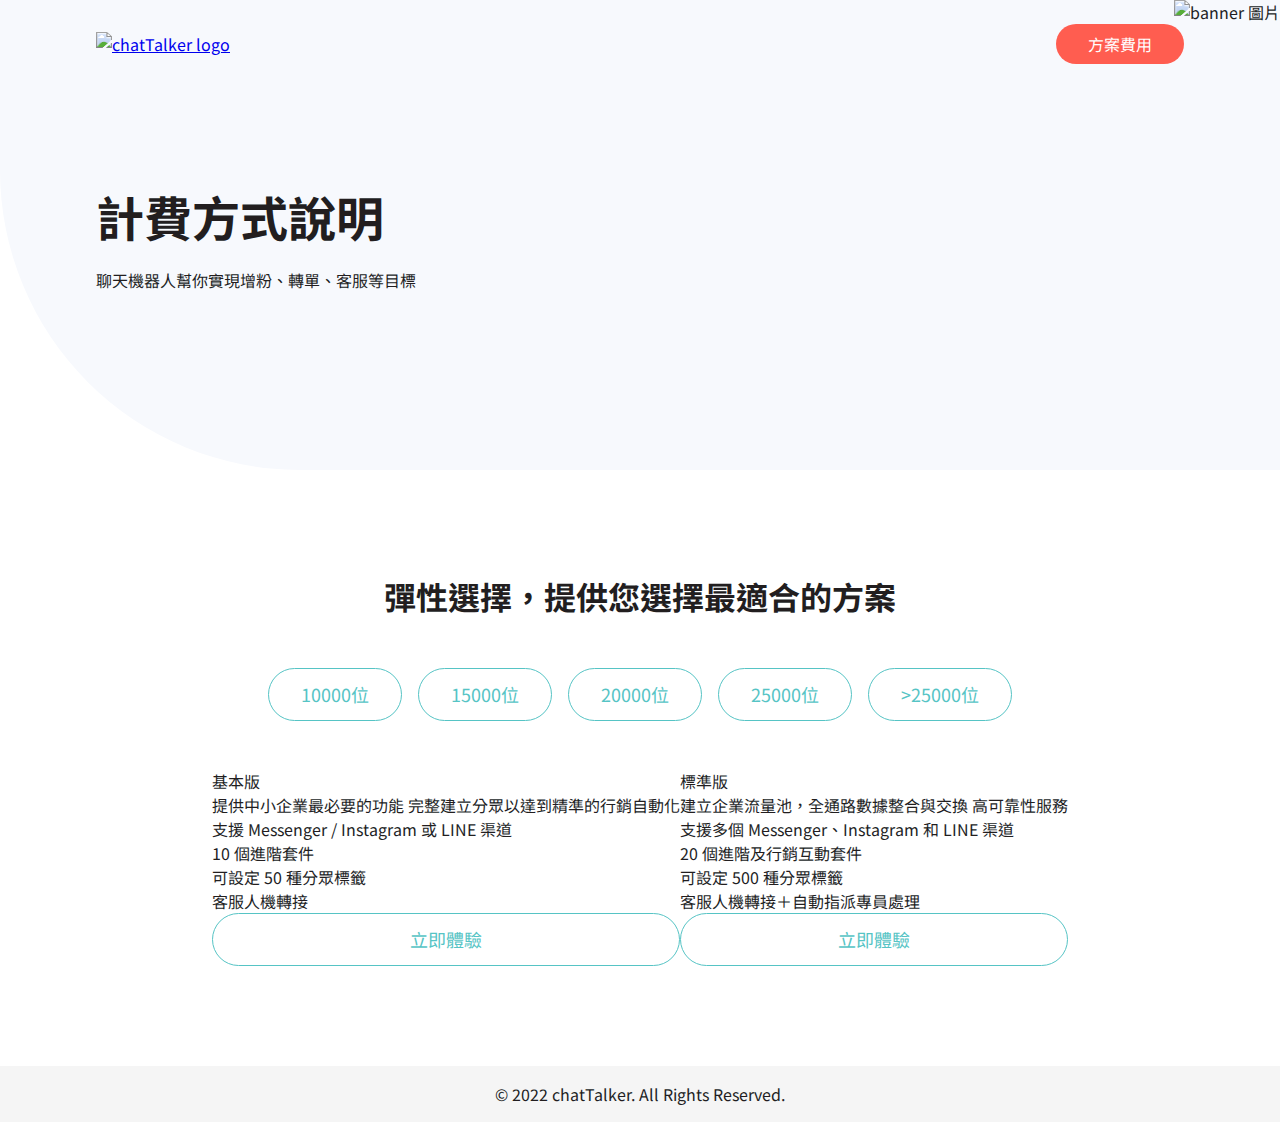
==== plan.html @ 704de3e1 "Initial commit" ====
<!DOCTYPE html>
<html lang="en">
<head>
    <meta charset="UTF-8">
    <meta http-equiv="X-UA-Compatible" content="IE=edge">
    <meta name="viewport" content="width=device-width, initial-scale=1.0">
    <title>計費方式說明 | chatTalker 最全面的聊天機器人</title>
    <link rel="stylesheet" href="plan.css">
    <link rel="preconnect" href="https://fonts.googleapis.com">
    <link rel="preconnect" href="https://fonts.gstatic.com" crossorigin>
    <link href="https://fonts.googleapis.com/css2?family=Noto+Sans+TC&family=Wendy+One&display=swap" rel="stylesheet">
</head>

<body>
    <img src="https://raw.githubusercontent.com/hexschool/webLayoutTraining1st/f70f00178a7f0baa31e9c01634303d8562cfe93a/chatTalker_images/banner.svg" alt="banner 圖片" class="bg-banner">
    <img src="https://raw.githubusercontent.com/hexschool/webLayoutTraining1st/f70f00178a7f0baa31e9c01634303d8562cfe93a/chatTalker_images/banner_sm.svg" alt="banner 圖片 手機板" class="bg-banner-rwd">
    <div class="bg-banner2"></div>
    <div class="navbar container">
        <h1>
            <a href="/index.html">
                <img src="https://raw.githubusercontent.com/hexschool/webLayoutTraining1st/master/chatTalker_images/logo.png"
                    alt="chatTalker logo">
            </a>
        </h1>
        <a href="/plan.html" class="btn">方案費用</a>
    </div>
    <div class="container">
        <div class="banner">
            <h2>計費方式說明</h2>
            <p>聊天機器人幫你實現增粉、轉單、客服等目標</p>
        </div>
        <div class="plan">
            <h2>彈性選擇，提供您選擇最適合的方案</h2>
            <ul class="subscribe">
                <li class="subscribeNum"><a href="" class="btn">10000位</a></li>
                <li class="subscribeNum"><a href="" class="btn">15000位</a></li>
                <li class="subscribeNum"><a href="" class="btn">20000位</a></li>
                <li class="subscribeNum"><a href="" class="btn">25000位</a></li>
                <li class="subscribeNum"><a href="" class="btn">>25000位</a></li>
            </ul>
            <div class="planDetail">
                <div class="basic">
                    <h3>基本版</h3>
                    <p>提供中小企業最必要的功能 完整建立分眾以達到精準的行銷自動化</p>
                    <ul class="planPrice">
                        <li></li>
                        <li></li>
                        <li></li>
                    </ul>
                    <ul class="planFeature">
                        <li>支援 Messenger / Instagram 或 LINE 渠道</li>
                        <li>10 個進階套件</li>
                        <li>可設定 50 種分眾標籤</li>
                        <li>客服人機轉接</li>
                    </ul>
                    <a href="" class="btn">立即體驗</a>
                </div>
                <div class="standard">
                    <h3>標準版</h3>
                    <p>建立企業流量池，全通路數據整合與交換 高可靠性服務</p>
                    <ul class="planPrice">
                        <li></li>
                        <li></li>
                        <li></li>
                    </ul>
                    <ul class="planFeature">
                        <li>支援多個 Messenger、Instagram 和 LINE 渠道</li>
                        <li>20 個進階及行銷互動套件</li>
                        <li>可設定 500 種分眾標籤</li>
                        <li>客服人機轉接＋自動指派專員處理</li>
                    </ul>
                    <a href="" class="btn">立即體驗</a>
                </div>
            </div>
        </div>
    </div>
    <div class="footer">
        <div class="container">
            <p>© 2022 chatTalker. All Rights Reserved.</p>
        </div>
    </div>
</body>

</html>
---- plan.css ----
/* http://meyerweb.com/eric/tools/css/reset/ 
   v2.0 | 20110126
   License: none (public domain)
*/

html, body, div, span, applet, object, iframe,
h1, h2, h3, h4, h5, h6, p, blockquote, pre,
a, abbr, acronym, address, big, cite, code,
del, dfn, em, img, ins, kbd, q, s, samp,
small, strike, strong, sub, sup, tt, var,
b, u, i, center,
dl, dt, dd, ol, ul, li,
fieldset, form, label, legend,
table, caption, tbody, tfoot, thead, tr, th, td,
article, aside, canvas, details, embed, 
figure, figcaption, footer, header, hgroup, 
menu, nav, output, ruby, section, summary,
time, mark, audio, video {
	margin: 0;
	padding: 0;
	border: 0;
	font-size: 100%;
	font: inherit;
	vertical-align: baseline;
}
/* HTML5 display-role reset for older browsers */
article, aside, details, figcaption, figure, 
footer, header, hgroup, menu, nav, section {
	display: block;
}
body {
	line-height: 1;
}
ol, ul {
	list-style: none;
}
blockquote, q {
	quotes: none;
}
blockquote:before, blockquote:after,
q:before, q:after {
	content: '';
	content: none;
}
table {
	border-collapse: collapse;
	border-spacing: 0;
}
/* -------------------------------------- */
/* 通用項目 */
*,*::before,*::after{
	box-sizing:border-box;
}
body{
	font-family: 'Noto Sans TC', sans-serif;
	color: #221E1F;
	line-height: 1.5;
}
.btn{
	text-decoration: none;
	color: #56C4C5;
	display: block;
	background: #FFFFFF;
    border:1px solid #56C4C5;
	text-align: center;
	font-size: 18px;
	padding: 12px 32px;
	border-radius:27px;
}
.btn:hover{
    color: #fff;
	background: #56C4C5;
}
h2{
	font-size: 32px;
	font-weight: bold;
}
.container{
	max-width: 1088px;
	margin: 0 auto;
}
@media(max-width:767px){
	.container{
		padding: 0 20px;
	}
}
/* navbar */
.navbar{
	display: flex;
	justify-content: space-between;
	align-items: center;
	padding: 24px 0;
    margin-bottom: 92px;
}
.navbar img{
	height: 40px;
}
.navbar .btn{
    color: #fff;
	background: #FF5D50;
    border: none;
	border-radius:22px;
	font-size: 16px;
	padding: 8px 32px;
}
.navbar .btn:hover{
	background: #db3123;
}
@media(max-width:767px){
	.navbar{
        background: #fff;
		padding: 16px 20px;
		border-bottom: 2px solid #FFD153;
		margin-bottom: 48px;
	}
	.navbar img{
		height: 24px;
	}
}
/* banner */
.bg-banner{
    position: absolute;
    z-index: -1;
    top: 0;
    right: 0;
}
.bg-banner2{
    position: absolute;
    z-index: -2;
    top: 0;
    left: 0;
    width: 100%;
    height: 470px;
    background-color: #F7F9FD;
    border-radius: 0px 0px 0px 300px;
}
.bg-banner-rwd{
    display: none;
}
.banner{
    margin-bottom: 280px;
}
.banner h2{
    font-size: 48px;
    margin-bottom: 16px;
}
@media(max-width:767px){
    .bg-banner{
        display: none;
    }
    .bg-banner-rwd{
        display: block;
        position: absolute;
        z-index: -1;
        top: 0;
        right: 0;
        width: 100%;
    }
    .bg-banner2{
        top: 72px;
        height: 495px;
    }
	.banner{
		margin-bottom: 421px;
	}
	.banner h2{
		font-size: 32px;
	}
}
/* plan */
.plan{
    display: flex;
    flex-direction: column;
    align-items: center;
    margin-bottom: 100px;
}
.plan h2{
    margin-bottom: 48px;
}
.subscribe{
    display: flex;
    margin-bottom: 48px;
}
.subscribeNum{
    margin: 0 8px;
}
.planDetail{
    display: flex;
}
@media(max-width:767px){
	
}
/* footer */
.footer{
	padding: 16px 0;
	background: #F5F5F5;
	text-align: center;
	font-size: 16px;
}
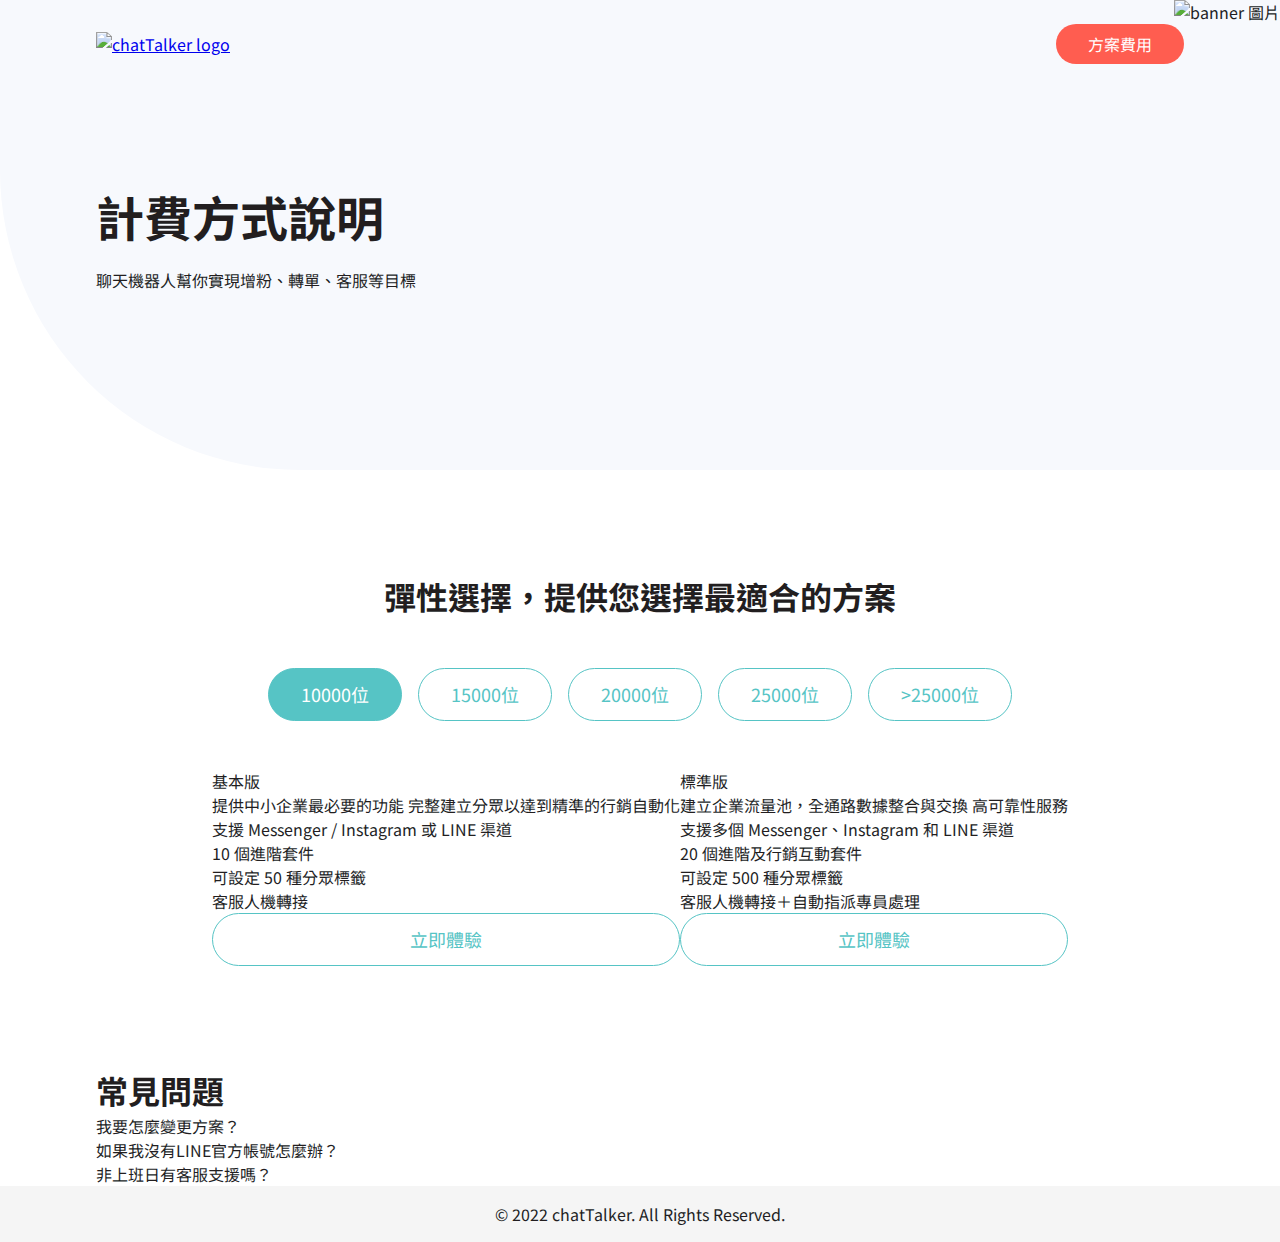
==== commit 3a3861d8: "更新" ====
--- a/plan.html
+++ b/plan.html
@@ -1,5 +1,6 @@
 <!DOCTYPE html>
 <html lang="en">
+
 <head>
     <meta charset="UTF-8">
     <meta http-equiv="X-UA-Compatible" content="IE=edge">
@@ -12,8 +13,10 @@
 </head>
 
 <body>
-    <img src="https://raw.githubusercontent.com/hexschool/webLayoutTraining1st/f70f00178a7f0baa31e9c01634303d8562cfe93a/chatTalker_images/banner.svg" alt="banner 圖片" class="bg-banner">
-    <img src="https://raw.githubusercontent.com/hexschool/webLayoutTraining1st/f70f00178a7f0baa31e9c01634303d8562cfe93a/chatTalker_images/banner_sm.svg" alt="banner 圖片 手機板" class="bg-banner-rwd">
+    <img src="https://raw.githubusercontent.com/hexschool/webLayoutTraining1st/f70f00178a7f0baa31e9c01634303d8562cfe93a/chatTalker_images/banner.svg"
+        alt="banner 圖片" class="bg-banner">
+    <img src="https://raw.githubusercontent.com/hexschool/webLayoutTraining1st/f70f00178a7f0baa31e9c01634303d8562cfe93a/chatTalker_images/banner_sm.svg"
+        alt="banner 圖片 手機板" class="bg-banner-rwd">
     <div class="bg-banner2"></div>
     <div class="navbar container">
         <h1>
@@ -32,11 +35,11 @@
         <div class="plan">
             <h2>彈性選擇，提供您選擇最適合的方案</h2>
             <ul class="subscribe">
-                <li class="subscribeNum"><a href="" class="btn">10000位</a></li>
-                <li class="subscribeNum"><a href="" class="btn">15000位</a></li>
-                <li class="subscribeNum"><a href="" class="btn">20000位</a></li>
-                <li class="subscribeNum"><a href="" class="btn">25000位</a></li>
-                <li class="subscribeNum"><a href="" class="btn">>25000位</a></li>
+                <li class="subscribeNum"><a href="#" class="btn currentBtn">10000位</a></li>
+                <li class="subscribeNum"><a href="#" class="btn">15000位</a></li>
+                <li class="subscribeNum"><a href="#" class="btn">20000位</a></li>
+                <li class="subscribeNum"><a href="#" class="btn">25000位</a></li>
+                <li class="subscribeNum"><a href="#" class="btn">>25000位</a></li>
             </ul>
             <div class="planDetail">
                 <div class="basic">
@@ -73,6 +76,14 @@
                 </div>
             </div>
         </div>
+        <div class="faqs">
+            <h2>常見問題</h2>
+            <ul class="qList">
+                <li class="q-item">我要怎麼變更方案？</li>
+                <li class="q-item">如果我沒有LINE官方帳號怎麼辦？</li>
+                <li class="q-item">非上班日有客服支援嗎？</li>
+            </ul>
+        </div>
     </div>
     <div class="footer">
         <div class="container">
--- a/plan.css
+++ b/plan.css
@@ -184,12 +184,22 @@
 .subscribeNum{
     margin: 0 8px;
 }
+.currentBtn{
+	color: #fff;
+	background: #56C4C5;
+}
 .planDetail{
     display: flex;
 }
 @media(max-width:767px){
-	
-}
+	.subscribe{
+		flex-wrap: wrap;
+	}
+	.subscribeNum .btn{
+		padding: 8px 16px;
+	}
+}
+/* faqs */
 /* footer */
 .footer{
 	padding: 16px 0;
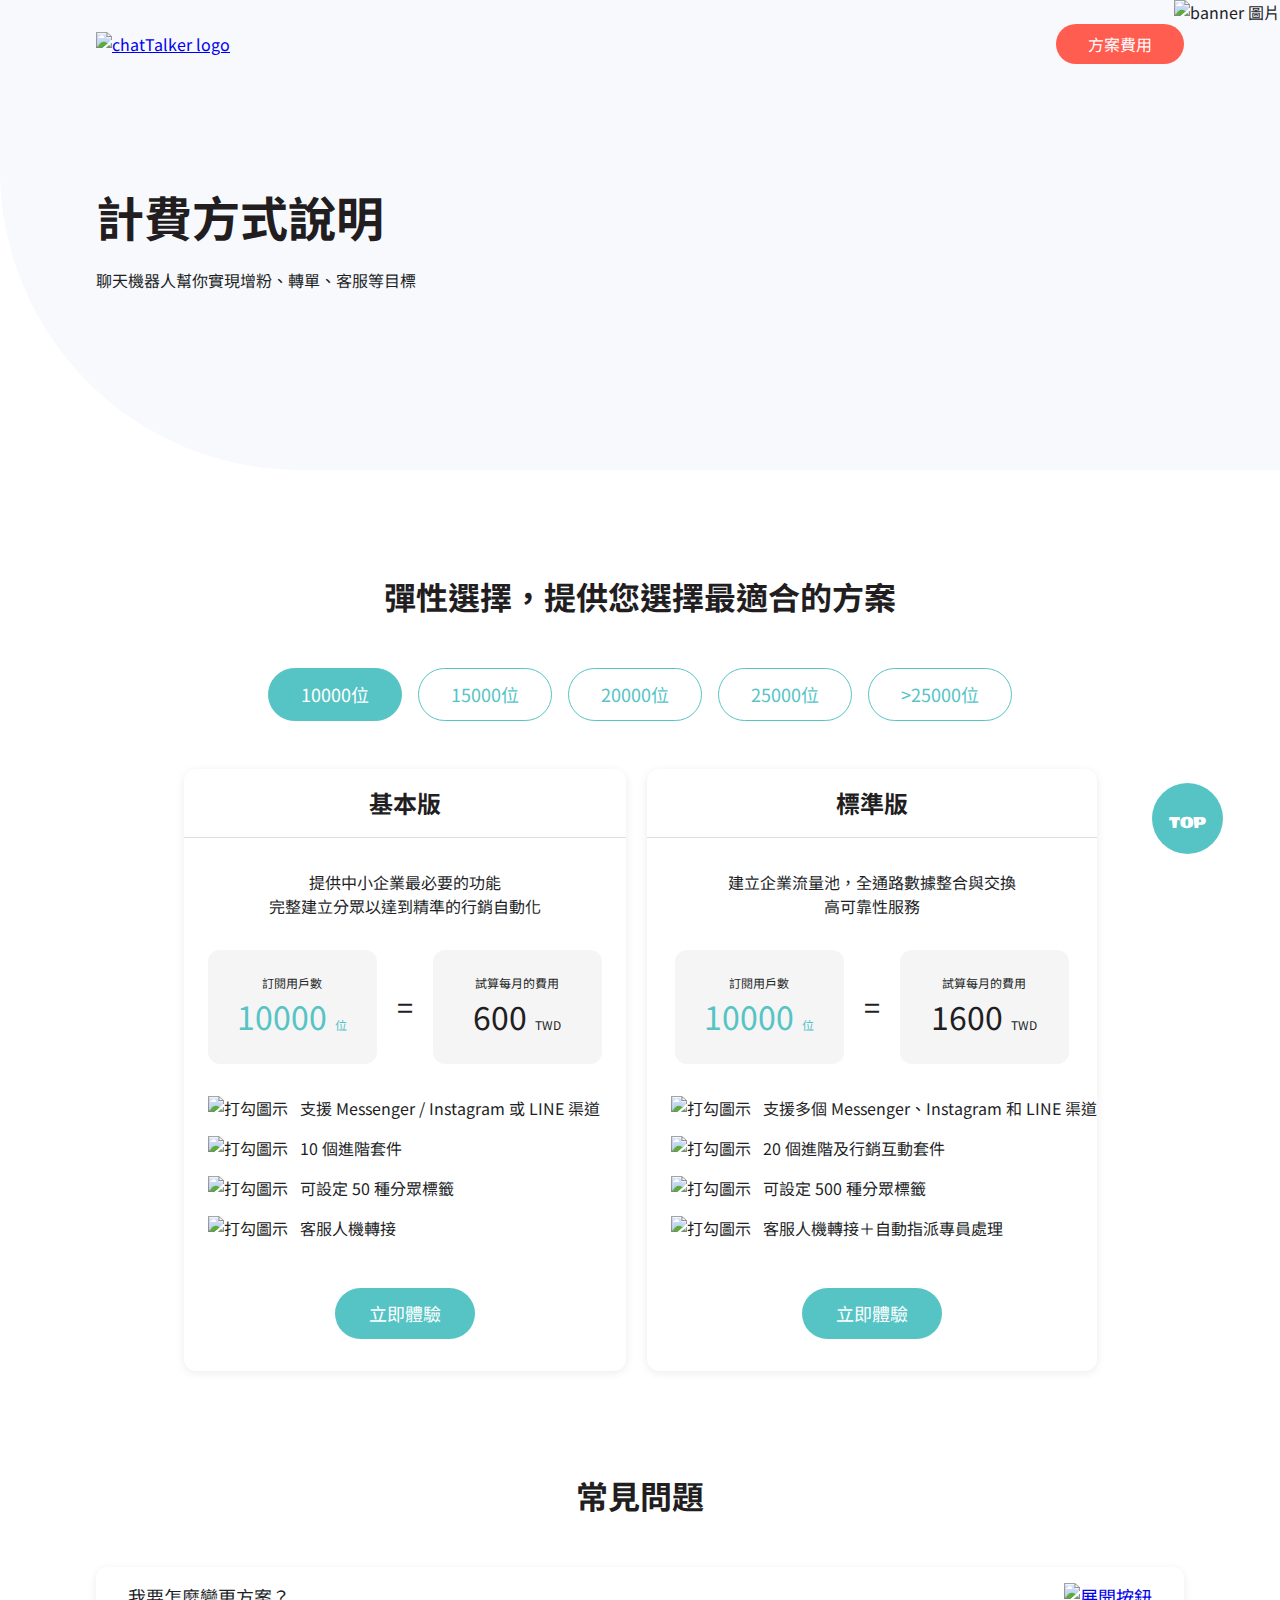
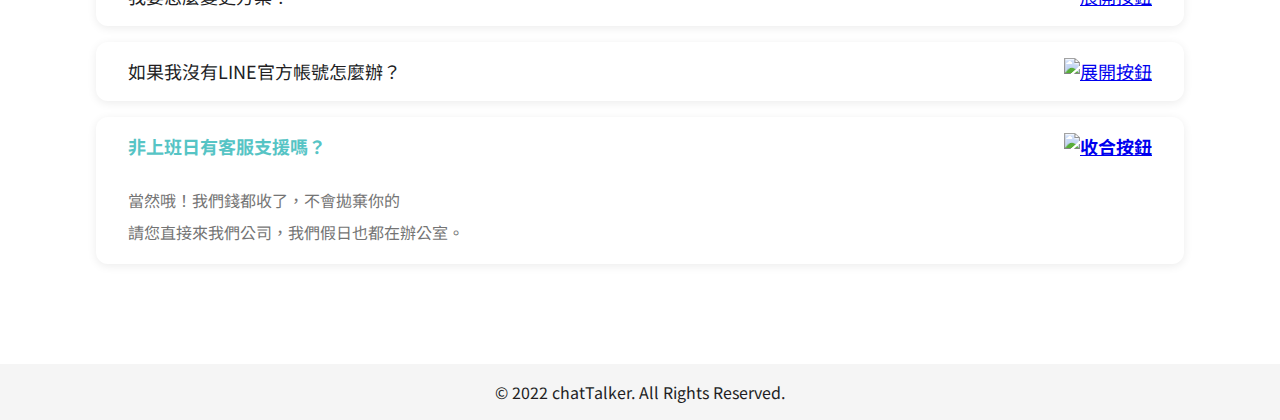
==== commit c7c15fff: "更新" ====
--- a/plan.html
+++ b/plan.html
@@ -18,6 +18,9 @@
     <img src="https://raw.githubusercontent.com/hexschool/webLayoutTraining1st/f70f00178a7f0baa31e9c01634303d8562cfe93a/chatTalker_images/banner_sm.svg"
         alt="banner 圖片 手機板" class="bg-banner-rwd">
     <div class="bg-banner2"></div>
+    <img src="https://raw.githubusercontent.com/hexschool/webLayoutTraining1st/f70f00178a7f0baa31e9c01634303d8562cfe93a/chatTalker_images/ball03.svg"
+        alt="左側裝飾球球" class="ball">
+    <div class="scrollToTop"><a href="#">TOP</a></div>
     <div class="navbar container">
         <h1>
             <a href="/index.html">
@@ -42,46 +45,94 @@
                 <li class="subscribeNum"><a href="#" class="btn">>25000位</a></li>
             </ul>
             <div class="planDetail">
-                <div class="basic">
+                <div class="detailCard">
                     <h3>基本版</h3>
-                    <p>提供中小企業最必要的功能 完整建立分眾以達到精準的行銷自動化</p>
-                    <ul class="planPrice">
-                        <li></li>
-                        <li></li>
-                        <li></li>
+                    <p class="description">提供中小企業最必要的功能<br>完整建立分眾以達到精準的行銷自動化</p>
+                    <div class="planPrice">
+                        <div class="box">
+                            <h4>訂閱用戶數</h4>
+                            <p class="users">10000<span>位</span></p>
+                        </div>
+                        <p class="equal">=</p>
+                        <div class="box">
+                            <h4>試算每月的費用</h4>
+                            <p>600<span>TWD</span></p>
+                        </div>
+                    </div>
+                    <ul class="planFeature">
+                        <li><img src="https://raw.githubusercontent.com/hexschool/webLayoutTraining1st/f70f00178a7f0baa31e9c01634303d8562cfe93a/chatTalker_images/icon_check.svg"
+                                alt="打勾圖示">支援 Messenger / Instagram 或 LINE 渠道</li>
+                        <li><img src="https://raw.githubusercontent.com/hexschool/webLayoutTraining1st/f70f00178a7f0baa31e9c01634303d8562cfe93a/chatTalker_images/icon_check.svg"
+                                alt="打勾圖示">10 個進階套件</li>
+                        <li><img src="https://raw.githubusercontent.com/hexschool/webLayoutTraining1st/f70f00178a7f0baa31e9c01634303d8562cfe93a/chatTalker_images/icon_check.svg"
+                                alt="打勾圖示">可設定 50 種分眾標籤</li>
+                        <li><img src="https://raw.githubusercontent.com/hexschool/webLayoutTraining1st/f70f00178a7f0baa31e9c01634303d8562cfe93a/chatTalker_images/icon_check.svg"
+                                alt="打勾圖示">客服人機轉接</li>
                     </ul>
+                    <a href="#" class="btn">立即體驗</a>
+                </div>
+                <div class="detailCard">
+                    <h3>標準版</h3>
+                    <p class="description">建立企業流量池，全通路數據整合與交換<br>高可靠性服務</p>
+                    <div class="planPrice">
+                        <div class="box">
+                            <h4>訂閱用戶數</h4>
+                            <p class="users">10000<span>位</span></p>
+                        </div>
+                        <p class="equal">=</p>
+                        <div class="box">
+                            <h4>試算每月的費用</h4>
+                            <p>1600<span>TWD</span></p>
+                        </div>
+                    </div>
                     <ul class="planFeature">
-                        <li>支援 Messenger / Instagram 或 LINE 渠道</li>
-                        <li>10 個進階套件</li>
-                        <li>可設定 50 種分眾標籤</li>
-                        <li>客服人機轉接</li>
+                        <li><img src="https://raw.githubusercontent.com/hexschool/webLayoutTraining1st/f70f00178a7f0baa31e9c01634303d8562cfe93a/chatTalker_images/icon_check.svg"
+                                alt="打勾圖示">支援多個 Messenger、Instagram 和 LINE 渠道</li>
+                        <li><img src="https://raw.githubusercontent.com/hexschool/webLayoutTraining1st/f70f00178a7f0baa31e9c01634303d8562cfe93a/chatTalker_images/icon_check.svg"
+                                alt="打勾圖示">20 個進階及行銷互動套件</li>
+                        <li><img src="https://raw.githubusercontent.com/hexschool/webLayoutTraining1st/f70f00178a7f0baa31e9c01634303d8562cfe93a/chatTalker_images/icon_check.svg"
+                                alt="打勾圖示">可設定 500 種分眾標籤</li>
+                        <li><img src="https://raw.githubusercontent.com/hexschool/webLayoutTraining1st/f70f00178a7f0baa31e9c01634303d8562cfe93a/chatTalker_images/icon_check.svg"
+                                alt="打勾圖示">客服人機轉接＋自動指派專員處理</li>
                     </ul>
-                    <a href="" class="btn">立即體驗</a>
-                </div>
-                <div class="standard">
-                    <h3>標準版</h3>
-                    <p>建立企業流量池，全通路數據整合與交換 高可靠性服務</p>
-                    <ul class="planPrice">
-                        <li></li>
-                        <li></li>
-                        <li></li>
-                    </ul>
-                    <ul class="planFeature">
-                        <li>支援多個 Messenger、Instagram 和 LINE 渠道</li>
-                        <li>20 個進階及行銷互動套件</li>
-                        <li>可設定 500 種分眾標籤</li>
-                        <li>客服人機轉接＋自動指派專員處理</li>
-                    </ul>
-                    <a href="" class="btn">立即體驗</a>
+                    <a href="#" class="btn">立即體驗</a>
                 </div>
             </div>
         </div>
         <div class="faqs">
             <h2>常見問題</h2>
             <ul class="qList">
-                <li class="q-item">我要怎麼變更方案？</li>
-                <li class="q-item">如果我沒有LINE官方帳號怎麼辦？</li>
-                <li class="q-item">非上班日有客服支援嗎？</li>
+                <li class="q-item">
+                    <div class="title">
+                        <p>我要怎麼變更方案？</p>
+                        <a href="#">
+                            <img src="https://raw.githubusercontent.com/hexschool/webLayoutTraining1st/f70f00178a7f0baa31e9c01634303d8562cfe93a/chatTalker_images/icon_plus.svg"
+                                alt="展開按鈕">
+                        </a>
+                    </div>
+                </li>
+                <li class="q-item">
+                    <div class="title">
+                        <p>如果我沒有LINE官方帳號怎麼辦？</p>
+                        <a href="#">
+                            <img src="https://raw.githubusercontent.com/hexschool/webLayoutTraining1st/f70f00178a7f0baa31e9c01634303d8562cfe93a/chatTalker_images/icon_plus.svg"
+                                alt="展開按鈕">
+                        </a>
+                    </div>
+                </li>
+                <li class="q-item">
+                    <div class="title open">
+                        <p>非上班日有客服支援嗎？</p>
+                        <a href="#">
+                            <img src="https://raw.githubusercontent.com/hexschool/webLayoutTraining1st/f70f00178a7f0baa31e9c01634303d8562cfe93a/chatTalker_images/icon_minus.svg"
+                                alt="收合按鈕">
+                        </a>
+
+                    </div>
+                    <p class="answer">
+                        當然哦！我們錢都收了，不會拋棄你的<br>請您直接來我們公司，我們假日也都在辦公室。
+                    </p>
+                </li>
             </ul>
         </div>
     </div>
--- a/plan.css
+++ b/plan.css
@@ -84,6 +84,52 @@
 		padding: 0 20px;
 	}
 }
+/* 球球 */
+.ball{
+	width: 360px;
+	position: absolute;
+	z-index: -1;
+	top: 876px;
+	left: -267px;
+}
+@media(max-width:767px){
+	.ball{
+		width: 204px;
+		top: 1263px;
+		left: -108px;
+	}
+}
+/* scroll to top */
+.scrollToTop{
+	position: fixed;
+	top: 87%;
+	left: 90%;
+	z-index: 99;
+	width: 71px;
+	height: 71px;
+	font-size: 18px;
+	font-family: 'Wendy One', sans-serif;
+	color: #fff;
+	background: #56C4C5;
+	border-radius:50px;
+}
+.scrollToTop a{
+	display: block;
+	padding: 26px 17px;
+	text-decoration: none;
+	color: #FFF;
+}
+@media(max-width:767px){
+	.scrollToTop{
+		left: 82%;
+		width: 50px;
+		height: 50px;
+		font-size: 14px;
+	}
+	.scrollToTop a{
+		padding: 18px 10px;
+	}
+}
 /* navbar */
 .navbar{
 	display: flex;
@@ -175,10 +221,19 @@
     margin-bottom: 100px;
 }
 .plan h2{
+	text-align: center;
     margin-bottom: 48px;
 }
+@media(max-width:767px){
+	.plan h2{
+		font-size: 28px;
+		margin-bottom: 24px;
+	}
+}
+/* 按鈕區 */
 .subscribe{
     display: flex;
+	justify-content: center;
     margin-bottom: 48px;
 }
 .subscribeNum{
@@ -188,22 +243,200 @@
 	color: #fff;
 	background: #56C4C5;
 }
+@media(max-width:767px){
+	.subscribe{
+		flex-wrap: wrap;
+		margin-bottom: 24px;
+	}
+	.subscribeNum{
+		margin:4px;
+	}
+	.subscribeNum .btn{
+		padding: 8px 16px;
+	}
+}
+/* 方案細節區 */
 .planDetail{
     display: flex;
-}
-@media(max-width:767px){
-	.subscribe{
-		flex-wrap: wrap;
-	}
-	.subscribeNum .btn{
-		padding: 8px 16px;
+	gap: 21px;
+}
+.detailCard{
+	display: flex;
+	flex-direction: column;
+	align-items: center;
+	background: #fff;
+	border-radius: 12px;
+	box-shadow: 0px 2px 10px #00000014;
+	padding: 16px 0 32px 0;
+}
+.detailCard h3{
+	width: 100%;
+	font-size: 24px;
+	font-weight: bold;
+	text-align: center;
+	padding-bottom: 16px;
+	border-bottom:1px solid #DDDDDD;
+	margin-bottom: 32px;
+}
+.detailCard .description{
+	text-align: center;
+	margin-bottom: 32px;
+}
+.planPrice{
+	display: flex;
+	justify-content: space-between;
+	align-items: center;
+	margin: 0 24px 32px 24px;
+}
+.planPrice h4{
+	font-size: 12px;
+	text-align: center;
+}
+.planPrice p{
+	font-size: 32px;
+}
+.planPrice .equal{
+	font-size: 29px;
+	margin: 0 20px;
+}
+.planPrice .users{
+	color: #56C4C5;
+}
+.planPrice span{
+	font-size: 12px;
+	margin-left: 8px;
+}
+.planPrice .box{
+	width: 169px;
+	text-align: center;
+	background: #F5F5F5;
+	border-radius: 12px;
+	padding: 24px 0px;
+}
+.planFeature{
+	align-self: start;
+	margin-left: 24px;
+	margin-bottom: 32px;
+}
+.planFeature li{
+	margin-bottom: 16px;
+}
+.planFeature li img{
+	margin-right: 12px;
+}
+.detailCard .btn{
+	color: #fff;
+	background: #56C4C5;
+	width: 140px;
+	border:none;
+}
+.detailCard .btn:hover{
+	background: #2b9899;
+}
+@media(max-width:767px){
+	.plan{
+		margin-bottom: 60px;
+	}
+	.planDetail{
+		flex-direction: column;
+		gap: 24px;
+	}
+	.detailCard{
+		width: 100%;
+		padding: 16px 16px 24px 16px;
+	}
+	.detailCard h3{
+		margin-bottom: 24px;
+	}
+	.detailCard .description{
+		margin-bottom: 24px;
+	}
+	.planPrice{
+		margin: 0 0 24px 0;
+	}
+	.planPrice h4{
+		font-size: 12px;
+		text-align: center;
+	}
+	.planPrice p{
+		font-size: 28px;
+	}
+	.planPrice span{
+		margin-left: 4px;
+	}
+	.planPrice .equal{
+		font-size: 24px;
+		margin: 0 6px;
+	}
+	.planPrice .box{
+		width: 139px;
+		padding: 16px 0px;
+	}
+	.planFeature{
+		margin-left: 0;
+		margin-bottom: 35px;
+	}
+	.planFeature li{
+		font-size: 14px;
+		margin-bottom: 16px;
+	}
+	.planFeature li img{
+		margin-right: 16px;
+	}
+	.detailCard .btn{
+		width: 136px;
 	}
 }
 /* faqs */
+.faqs{
+	margin-bottom: 100px;
+}
+.faqs h2{
+	text-align: center;
+	margin-bottom: 48px;
+}
+.q-item{
+	font-size: 18px;
+	box-shadow: 0px 2px 10px #00000014;
+	border-radius: 12px;
+	margin-bottom: 16px;
+	padding: 16px 32px;
+}
+.q-item .title{
+	display: flex;
+	justify-content: space-between;
+	align-items: center;
+}
+.q-item .open{
+	font-weight: bold;
+	color: #56C4C5;
+	padding-bottom: 0;
+	margin-bottom: 24px;
+}
+.q-item .answer{
+	font-size: 16px;
+	color: #747474;
+	line-height: 2;
+}
+@media(max-width:767px){
+	.faqs{
+		margin-bottom: 60px;
+	}
+	.faqs h2{
+		font-size: 28px;
+		margin-bottom: 32px;
+	}
+	.q-item{
+		font-size: 16px;
+		padding: 16px;
+	}
+	.q-item .open{
+		margin-bottom: 16px;
+	}
+}
 /* footer */
 .footer{
 	padding: 16px 0;
 	background: #F5F5F5;
 	text-align: center;
-	font-size: 16px;
 }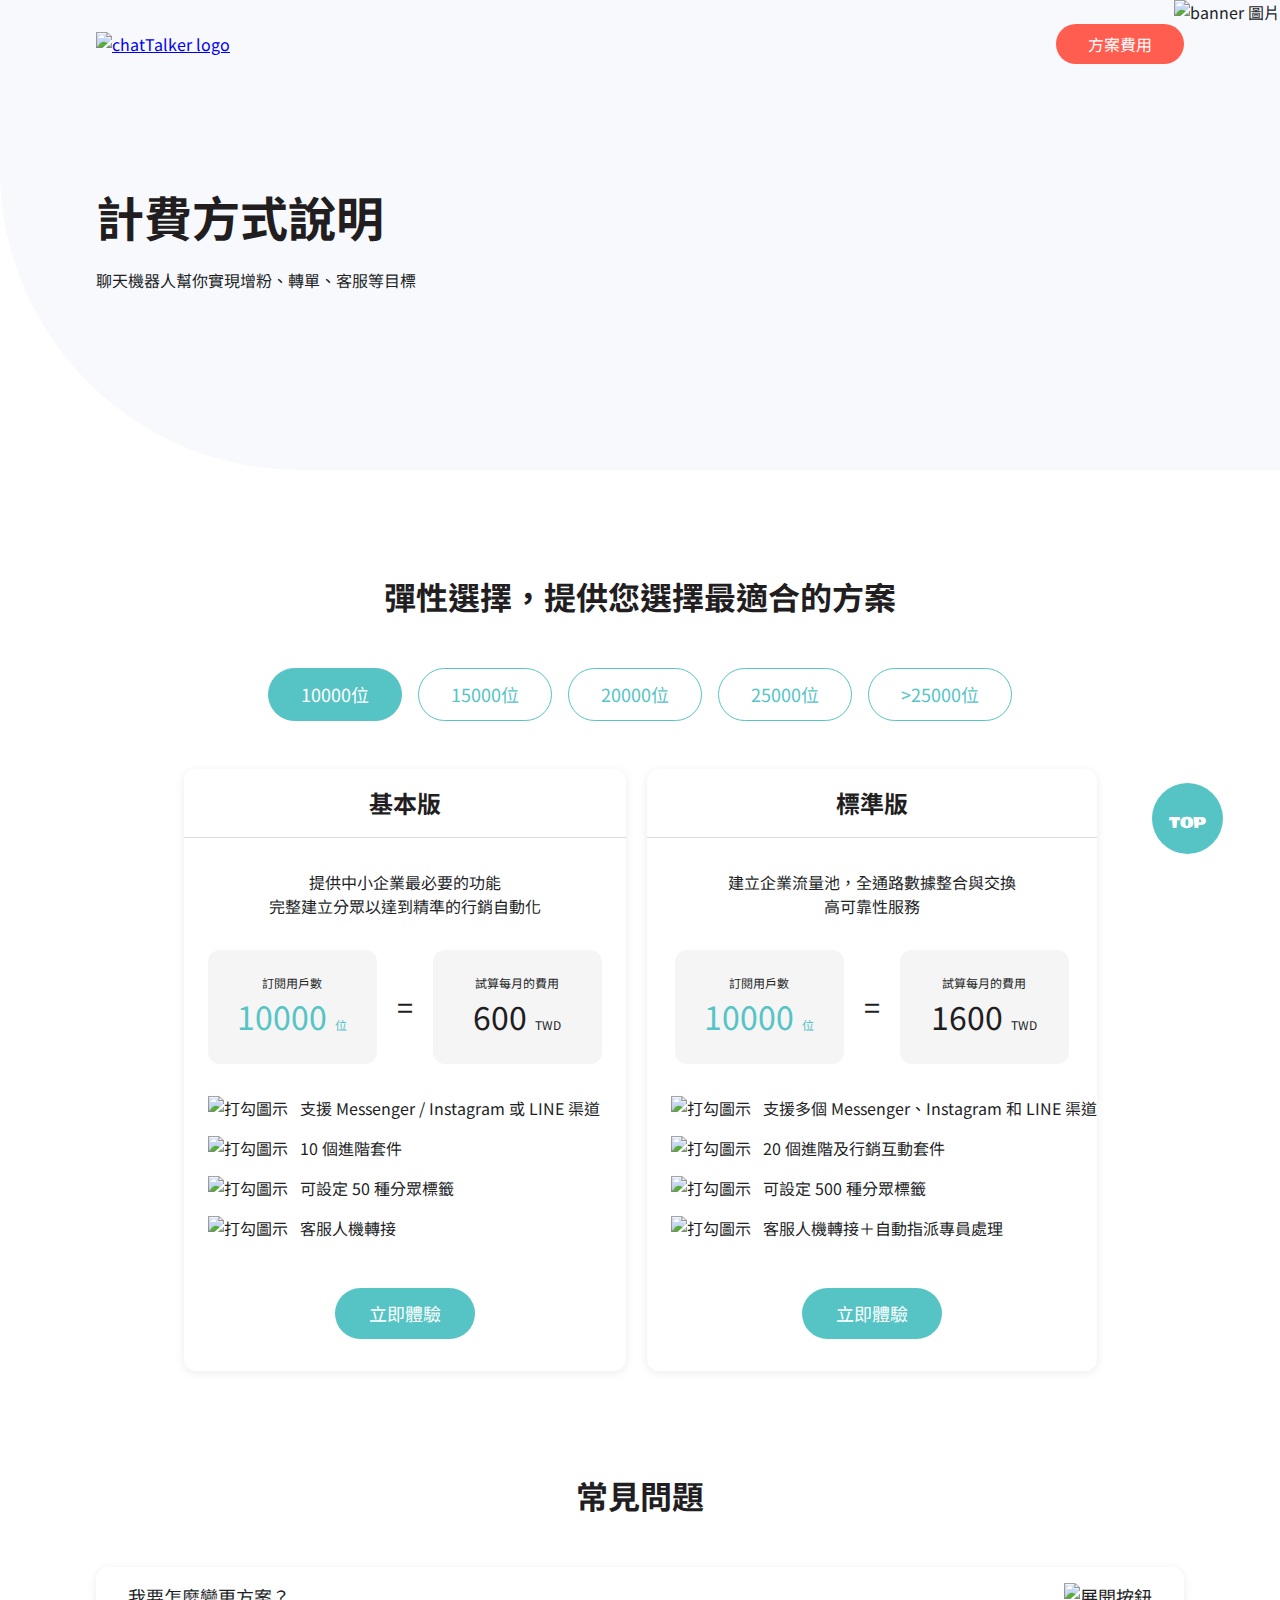
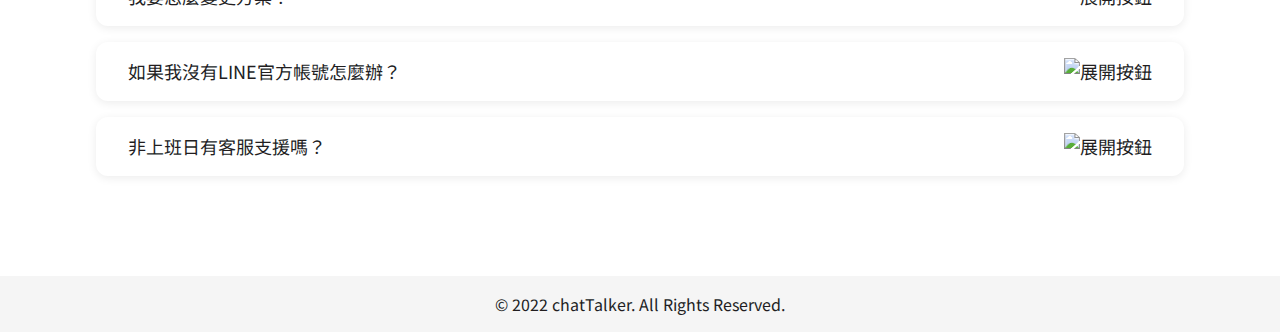
==== commit 03ed8076: "修正 CSS 與 jQuery" ====
--- a/plan.html
+++ b/plan.html
@@ -23,12 +23,12 @@
     <div class="scrollToTop"><a href="#">TOP</a></div>
     <div class="navbar container">
         <h1>
-            <a href="/index.html">
+            <a href="index.html">
                 <img src="https://raw.githubusercontent.com/hexschool/webLayoutTraining1st/master/chatTalker_images/logo.png"
                     alt="chatTalker logo">
             </a>
         </h1>
-        <a href="/plan.html" class="btn">方案費用</a>
+        <a href="#" class="btn">方案費用</a>
     </div>
     <div class="container">
         <div class="banner">
@@ -104,32 +104,37 @@
             <ul class="qList">
                 <li class="q-item">
                     <div class="title">
-                        <p>我要怎麼變更方案？</p>
-                        <a href="#">
-                            <img src="https://raw.githubusercontent.com/hexschool/webLayoutTraining1st/f70f00178a7f0baa31e9c01634303d8562cfe93a/chatTalker_images/icon_plus.svg"
-                                alt="展開按鈕">
-                        </a>
+                        <h4>我要怎麼變更方案？</h4>
+                        <img src="https://raw.githubusercontent.com/hexschool/webLayoutTraining1st/f70f00178a7f0baa31e9c01634303d8562cfe93a/chatTalker_images/icon_plus.svg"
+                            alt="展開按鈕" class="openIcon">
+                        <img src="https://raw.githubusercontent.com/hexschool/webLayoutTraining1st/f70f00178a7f0baa31e9c01634303d8562cfe93a/chatTalker_images/icon_minus.svg"
+                            alt="收合按鈕" class="closeIcon" style="display:none;">
                     </div>
+                    <p class="answer" style="display:none;">
+                        當然哦！我們錢都收了，不會拋棄你的<br>請您直接來我們公司，我們假日也都在辦公室。
+                    </p>
                 </li>
                 <li class="q-item">
                     <div class="title">
-                        <p>如果我沒有LINE官方帳號怎麼辦？</p>
-                        <a href="#">
-                            <img src="https://raw.githubusercontent.com/hexschool/webLayoutTraining1st/f70f00178a7f0baa31e9c01634303d8562cfe93a/chatTalker_images/icon_plus.svg"
-                                alt="展開按鈕">
-                        </a>
+                        <h4>如果我沒有LINE官方帳號怎麼辦？</h4>
+                        <img src="https://raw.githubusercontent.com/hexschool/webLayoutTraining1st/f70f00178a7f0baa31e9c01634303d8562cfe93a/chatTalker_images/icon_plus.svg"
+                            alt="展開按鈕" class="openIcon">
+                        <img src="https://raw.githubusercontent.com/hexschool/webLayoutTraining1st/f70f00178a7f0baa31e9c01634303d8562cfe93a/chatTalker_images/icon_minus.svg"
+                            alt="收合按鈕" class="closeIcon" style="display:none;">
                     </div>
+                    <p class="answer" style="display:none;">
+                        當然哦！我們錢都收了，不會拋棄你的<br>請您直接來我們公司，我們假日也都在辦公室。
+                    </p>
                 </li>
                 <li class="q-item">
-                    <div class="title open">
-                        <p>非上班日有客服支援嗎？</p>
-                        <a href="#">
-                            <img src="https://raw.githubusercontent.com/hexschool/webLayoutTraining1st/f70f00178a7f0baa31e9c01634303d8562cfe93a/chatTalker_images/icon_minus.svg"
-                                alt="收合按鈕">
-                        </a>
-
+                    <div class="title">
+                        <h4>非上班日有客服支援嗎？</h4>
+                        <img src="https://raw.githubusercontent.com/hexschool/webLayoutTraining1st/f70f00178a7f0baa31e9c01634303d8562cfe93a/chatTalker_images/icon_plus.svg"
+                            alt="展開按鈕" class="openIcon">
+                        <img src="https://raw.githubusercontent.com/hexschool/webLayoutTraining1st/f70f00178a7f0baa31e9c01634303d8562cfe93a/chatTalker_images/icon_minus.svg"
+                            alt="收合按鈕" class="closeIcon" style="display:none;">
                     </div>
-                    <p class="answer">
+                    <p class="answer" style="display:none;">
                         當然哦！我們錢都收了，不會拋棄你的<br>請您直接來我們公司，我們假日也都在辦公室。
                     </p>
                 </li>
@@ -141,6 +146,21 @@
             <p>© 2022 chatTalker. All Rights Reserved.</p>
         </div>
     </div>
+    <script src="https://code.jquery.com/jquery-3.6.0.min.js"></script>
+    <script>
+        $(function () {
+            $('.title').click(function (e) {
+                e.preventDefault();
+                $(this).toggleClass('open');
+                $(this).find('img').toggle(); 
+                $(this).parent().find('p').slideToggle();
+            });
+
+            $('.scrollToTop').click(function(){
+                $('html').animate({ scrollTop: "0" });
+            })
+        })
+    </script>
 </body>
 
 </html>--- a/plan.css
+++ b/plan.css
@@ -343,7 +343,7 @@
 	}
 	.detailCard{
 		width: 100%;
-		padding: 16px 16px 24px 16px;
+		padding: 16px 0 24px 0;
 	}
 	.detailCard h3{
 		margin-bottom: 24px;
@@ -352,7 +352,7 @@
 		margin-bottom: 24px;
 	}
 	.planPrice{
-		margin: 0 0 24px 0;
+		margin: 0 16px 24px 16px;
 	}
 	.planPrice h4{
 		font-size: 12px;
@@ -373,8 +373,7 @@
 		padding: 16px 0px;
 	}
 	.planFeature{
-		margin-left: 0;
-		margin-bottom: 35px;
+		margin: 0 16px 11px 16px;
 	}
 	.planFeature li{
 		font-size: 14px;
@@ -401,11 +400,14 @@
 	border-radius: 12px;
 	margin-bottom: 16px;
 	padding: 16px 32px;
+	cursor: pointer;
 }
 .q-item .title{
 	display: flex;
 	justify-content: space-between;
 	align-items: center;
+	text-decoration: none;
+	
 }
 .q-item .open{
 	font-weight: bold;
